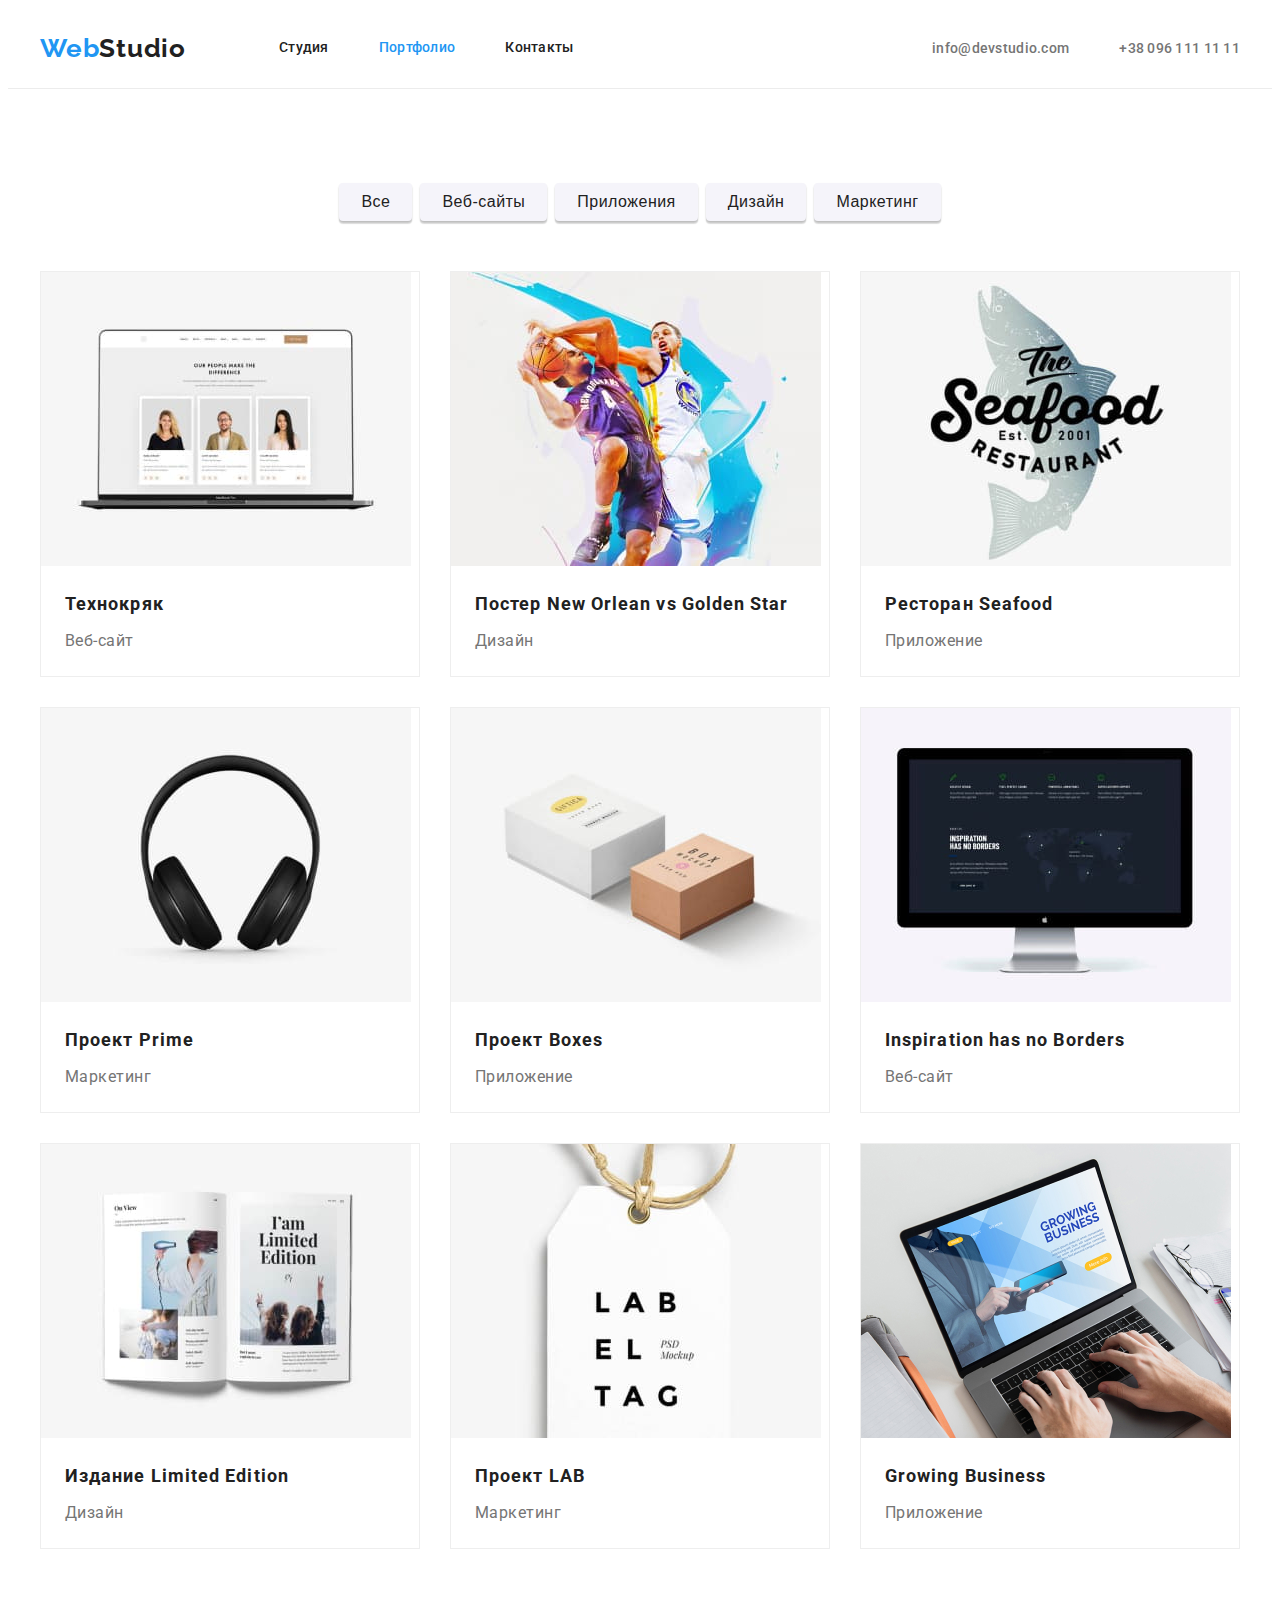
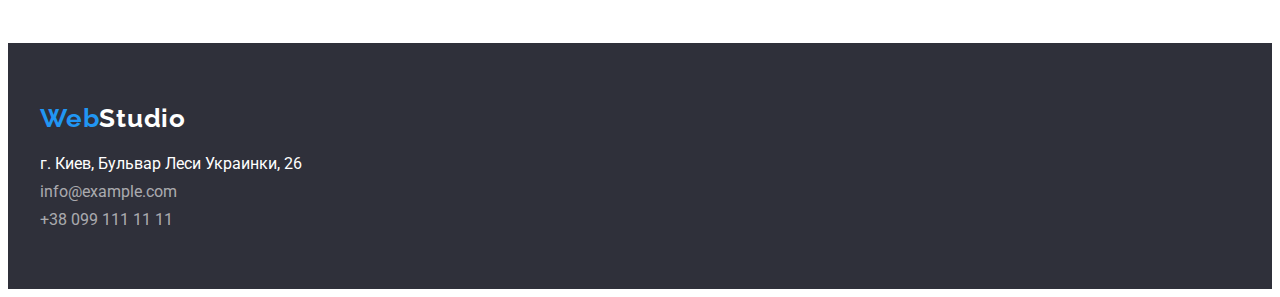
==== portfolio.html @ 5f526dad "homeWork3" ====
<!DOCTYPE html>
<html lang="ru">

<head>
    <meta charset="UTF-8">
    <meta name="viewport" content="width=device-width, initial-scale=1.0">
    <title>Portfolio</title>
    <link rel="preconnect" href="https://fonts.gstatic.com">
    <link
        href="https://fonts.googleapis.com/css2?family=Raleway:wght@700&family=Roboto:wght@400;500;700;900&display=swap"
        rel="stylesheet">
    <link rel="stylesheet" href="https://cdnjs.cloudflare.com/ajax/libs/modern-normalize/1.0.0/modern-normalize.min.css"
        integrity="sha512-ISS7cAi1PEhQ8jnbJpJZMd29NlhNj4AWYyLOSp2CE/CsHxTCu+r+t0D2yoJudVrd0/8fTVPUVDzY5Tvli75u/g=="
        crossorigin="anonymous" />
    <link rel="stylesheet" href="./css/style.css">
</head>

<body>

    <header class="header-portfolio">
        <div class="container">
            <!--навигация-->
            <div class="nav-flex">
                <nav class="nav nav-flex">
                    <a class="logo-header" href="./index.html"><span class="web">Web</span>Studio</a>
                    <ul class="nav-items ">
                        <li class="item">
                            <a href="./index.html">Студия</a>
                        </li>
                        <li class="item">
                            <a class="current" href="./portfolio.html">Портфолио</a>
                        </li>
                        <li class="item">
                            <a href="#">Контакты</a>
                        </li>
                    </ul>
                </nav>
                <!--контакты-->
                <ul class="contacts">
                    <li class="item">
                        <a class="contact" href="mailto:info@devstudio.com">info@devstudio.com</a>
                    </li>
                    <li class="item">
                        <a class="contact" href=" tel:+380961111111">+38 096 111 11 11</a>
                    </li>
                </ul>
            </div>
        </div>
    </header>

    <main>

        <section class="portfolio">
            <div class="container">
                <h1 class="visually-hidden">Portfolio</h1>
                <ul class="portfolio-menu">
                    <li>
                        <button class="item" type="button">Все</button>
                    </li>
                    <li>
                        <button class="item" type="button">Веб-сайты</button>
                    </li>
                    <li>
                        <button class="item" type="button">Приложения</button>
                    </li>
                    <li>
                        <button class="item" type="button">Дизайн</button>
                    </li>
                    <li>
                        <button class="item" type="button">Маркетинг</button>
                    </li>
                </ul>
                <ul class="portfolio-items">
                    <li class="item">
                        <div class="poster">
                            <a href="#">
                                <img src="./images/portfolio-item1.jpg" alt="Ноутбук" width="370">
                                <div class="card-content">
                                    <h3>Технокряк</h3>
                                    <p>Веб-сайт</p>
                                </div>
                            </a>
                        </div>
                    </li>
                    <li class="item">
                        <div class="poster">
                            <a href="#">
                                <img src="./images/portfolio-item2.jpg" alt="Дизайн постера" width="370">
                                <div class="card-content">
                                    <h3>Постер New Orlean vs Golden Star</h3>
                                    <p>Дизайн</p>
                                </div>
                            </a>
                        </div>
                    </li>
                    <li class="item">
                        <div class="poster">
                            <a href="#">
                                <img src="./images/portfolio-item3.jpg" alt="Логотип ресторана" width="370">
                                <div class="card-content">
                                    <h3>Ресторан Seafood</h3>
                                    <p>Приложение</p>
                                </div>
                            </a>
                        </div>
                    </li>
                    <li class="item">
                        <div class="poster">
                            <a href="#">
                                <img src="./images/portfolio-item4.jpg" alt="Наушники" width="370">

                                <div class="card-content">
                                    <h3>Проект Prime</h3>
                                    <p>Маркетинг</p>
                                </div>
                            </a>
                        </div>
                    </li>
                    <li class="item">
                        <div class="poster">
                            <a href="#">
                                <img src="./images/portfolio-item5.jpg" alt="Коробки" width="370">
                                <div class="card-content">
                                    <h3>Проект Boxes</h3>
                                    <p>Приложение</p>
                                </div>
                            </a>
                        </div>
                    </li>
                    <li class="item">
                        <div class="poster">
                            <a href="#">
                                <img src="./images/portfolio-item6.jpg" alt="Компьютер" width="370">
                                <div class="card-content">
                                    <h3>Inspiration has no Borders</h3>
                                    <p>Веб-сайт</p>
                                </div>
                            </a>
                        </div>
                    </li>
                    <li class="item">
                        <div class="poster">
                            <a href="#">
                                <img src="./images/portfolio-item7.jpg" alt="Книга" width="370">
                                <div class="card-content">
                                    <h3>Издание Limited Edition</h3>
                                    <p>Дизайн</p>
                                </div>
                            </a>
                        </div>
                    </li>
                    <li class="item">
                        <div class="poster">
                            <a href="#">
                                <img src="./images/portfolio-item8.jpg" alt="Вывеска" width="370">
                                <div class="card-content">
                                    <h3>Проект LAB</h3>
                                    <p>Маркетинг</p>
                                </div>
                            </a>
                        </div>
                    </li>
                    <li class="item">
                        <div class="poster">
                            <a href="#">
                                <img src="./images/portfolio-item9.jpg" alt="Ноутбук" width="370">
                                <div class="card-content">
                                    <h3>Growing Business</h3>
                                    <p>Приложение</p>
                                </div>
                            </a>
                        </div>
                    </li>
                </ul>
            </div>
        </section>

    </main>
    <footer>

        <section class="footer">
            <div class="container">
                <h2 class="visually-hidden">Футер</h2>
                <a class="logo-footer" href="#"><span class="web">Web</span>Studio</a>
                <address class="address">
                    <ul>
                        <li>
                            <p> г. Киев, Бульвар Леси Украинки, 26</p>
                        </li>
                        <li>
                            <a class="mail" href="mailto:info@example.com">info@example.com</a>
                        </li>
                        <li>
                            <a href="tel:+380991111111">+38 099 111 11 11</a>
                        </li>
                    </ul>
                </address>
            </div>
        </section>

    </footer>
</body>

</html>
---- css/style.css ----
/* 
Основной цвет текста #212121
Второй цвет текта #ffffff
Цвет абзаца #757575;

Цвет активной ссылки #2196F3;

*/

body {
  font-family: "Roboto", sans-serif;
}

a,
ul {
  text-decoration: none;
  list-style-type: none;
  padding: 0;
  margin: 0;
}

img {
  display: block;
  max-width: 100%;
}

:root {
  --main-text-color: #212121;
  --active-link: #2196f3;
  --paragraph-text: #757575;
  --second-text: #ffffff;
  --btn-backg-color: #f5f4fa;
  --hero-footer-bg: #2f303a;
}

.container {
  width: 1200px;
  padding-left: 15px;
  padding-right: 15px;
  margin-left: auto;
  margin-right: auto;
}

h2 {
  color: var(--main-text-color);
  text-align: center;
  font-weight: bold;
  font-size: 36px;
  line-height: 1.17;
}

p {
  color: var(--paragraph-text);
}

/* HEADER */

.header {
  border-bottom: 1px solid #ececec;
}

/* logo header */

.logo-header {
  color: var(--main-text-color);
  font-family: Raleway, sans-serif;
  font-style: normal;
  font-weight: bold;
  font-size: 26px;
  line-height: 1.19;
  letter-spacing: 0.03em;

  margin-right: 93px;
}

/* navigation */
nav a {
  color: var(--main-text-color);
  font-weight: 500;
  font-size: 14px;
  line-height: 1.14;
  letter-spacing: 0.02em;
}

.nav-items {
  display: flex;
}

.nav-items .item:not(:last-child),
.contacts .item:not(:last-child) {
  margin-right: 50px;
}

.nav-items .item a {
  display: block;
  padding-top: 32px;
  padding-bottom: 32px;
}

.nav-flex {
  display: flex;
  align-items: center;
}

.web,
.current,
.contact:hover,
.contact:focus,
nav a:hover,
nav a:focus {
  color: var(--active-link);
}

/* contact link */
.contacts {
  display: flex;
  margin-left: auto;
}

.contact {
  color: var(--paragraph-text);
  font-weight: 500;
  font-size: 14px;
  line-height: 1.14;
  letter-spacing: 0.02em;
}

/* HERO */

.hero h1 {
  color: var(--second-text);
  font-weight: 900;
  font-size: 44px;
  line-height: 1.36;
  letter-spacing: 0.06em;
  text-transform: uppercase;

  margin-bottom: 30px;
  margin-top: 0;
  padding-top: 200px;
}

.hero {
  text-align: center;
  background-color: var(--hero-footer-bg);
  min-height: 600px;
}

.hero .button {
  background-color: var(--active-link);
  color: var(--second-text);

  font-weight: bold;
  font-size: 16px;
  line-height: 1.87;
  text-align: center;
  letter-spacing: 0.06em;

  min-width: 200px;
  border: 2px solid transparent;
  padding: 10px 32px;
  box-shadow: 0px 4px 4px rgba(0, 0, 0, 0.15);
  border-radius: 4px;
  align-items: center;
}

/* FEATURES */

.feat-list {
  display: flex;
  flex-wrap: wrap;
  margin-top: -30px;
  margin-left: -30px;
}

.feat-item {
  flex-basis: calc(100% / 4 - 30px);
  margin-top: 30px;
  margin-left: 30px;
}

.features h3 {
  color: var(--main-text-color);
  font-weight: bold;
  font-size: 14px;
  line-height: 1.14;
  letter-spacing: 0.03em;
  text-transform: uppercase;

  margin-top: 0;
  margin-bottom: 10px;
}

.features p {
  color: var(--paragraph-text);
  font-weight: normal;
  font-size: 14px;
  line-height: 1.71;
  letter-spacing: 0.03em;
  margin-top: 0;
  margin-bottom: 0;
}

.features {
  padding-top: 107px;
  padding-bottom: 94px;
}

/* WHAT WE DO */
.what-we-do-list {
  display: flex;
  flex-wrap: wrap;
  margin-top: -30px;
  margin-left: -30px;
}

.what-we-do .item {
  flex-basis: calc(100% / 3 - 30px);
  margin-top: 30px;
  margin-left: 30px;
}

.what-we-do h2 {
  margin-top: 0;
  margin-bottom: 50px;
}

.what-we-do {
  padding-bottom: 94px;
}

/* TEAM */

.team-list {
  display: flex;
  flex-wrap: wrap;
  margin-top: -30px;
  margin-left: -30px;
}

.team h3 {
  font-style: normal;
  font-weight: 500;
  font-size: 16px;
  line-height: 1.19;
  letter-spacing: 0.03em;
  margin-top: 0;
  margin-bottom: 10px;
  text-align: center;
}

.team h2 {
  margin-top: 0;
  margin-bottom: 50px;
}

.team p {
  font-weight: normal;
  font-size: 16px;
  line-height: 1.19;
  letter-spacing: 0.03em;
  margin-top: 0;
  margin-bottom: 0;
  padding-bottom: 30px;
  text-align: center;
}

.team img {
  margin-bottom: 30px;
}

.team {
  padding-bottom: 94px;
  padding-top: 94px;
  background-color: #f5f4fa;
}

.team .item {
  margin-left: 30px;
  margin-top: 30px;
  flex-basis: calc(100% / 4 - 30px);
}

.member {
  background-color: var(--second-text);
  box-shadow: 0px 1px 3px rgba(0, 0, 0, 0.12), 0px 1px 1px rgba(0, 0, 0, 0.14),
    0px 2px 1px rgba(0, 0, 0, 0.2);
  border-radius: 0px 0px 4px 4px;
}

/* FOOTER */

.visually-hidden {
  position: absolute;
  width: 1px;
  height: 1px;
  margin: -1px;
  border: 0;
  padding: 0;

  white-space: nowrap;
  clip-path: inset(100%);
  clip: rect(0 0 0 0);
  overflow: hidden;
}

.logo-footer {
  display: inline-block;
  font-family: Raleway, sans-serif;
  font-style: normal;
  font-weight: bold;
  font-size: 26px;
  line-height: 1.19;
  letter-spacing: 0.03em;
  margin-bottom: 20px;
}

.logo-footer,
.address p {
  color: var(--second-text);
}

.address a {
  color: rgba(255, 255, 255, 0.6);
  display: inline-block;
}

.address p {
  margin-top: 0;
  margin-bottom: 9px;
}

.address .mail {
  margin-bottom: 9px;
}

.address {
  font-style: normal;
}

footer {
  background-color: var(--hero-footer-bg);
}

.footer {
  padding-top: 60px;
  padding-bottom: 60px;
}

/* PORTFOLIO */

.portfolio {
  padding-bottom: 94px;
}

.header-portfolio {
  margin-bottom: 94px;
  border-bottom: 1px solid #ececec;
}

.portfolio-menu {
  display: flex;
  justify-content: center;
  flex-wrap: wrap;
  margin-top: -8px;
  margin-left: -8px;
}

.portfolio-menu .item {
  color: var(--main-text-color);
  background-color: var(--btn-backg-color);
  font-style: normal;
  font-weight: 500;
  font-size: 16px;
  line-height: 1.62;
  letter-spacing: 0.03em;
  text-align: center;

  padding: 6px 22px;
  box-shadow: 0px 3px 1px rgba(0, 0, 0, 0.1), 0px 1px 2px rgba(0, 0, 0, 0.08),
    0px 2px 2px rgba(0, 0, 0, 0.12);
  border-radius: 4px;
  border: none;

  margin-top: 8px;
  margin-left: 8px;
}

.portfolio button:hover,
.portfolio button:focus {
  color: var(--btn-backg-color);
  background-color: var(--active-link);
}

.portfolio-items h3 {
  color: var(--main-text-color);
  font-weight: bold;
  font-size: 18px;
  line-height: 2;
  letter-spacing: 0.06em;
}

.portfolio-items p {
  color: var(--paragraph-text);
  font-weight: normal;
  font-size: 16px;
  line-height: 1.87;
  letter-spacing: 0.03em;
}

.portfolio-items {
  padding-top: 50px;
  display: flex;
  flex-wrap: wrap;
  margin-top: -30px;
  margin-left: -30px;
}

.poster {
  background-color: var(--second-text);
  border: 1px solid #eeeeee;
}

.portfolio-items .item {
  margin-left: 30px;
  margin-top: 30px;
  flex-basis: calc(100% / 3 - 30px);
}

.poster img {
  margin-top: 0;
  margin-bottom: 0;
  display: block;
}

.poster .card-content {
  padding: 20px 24px;
}

.poster h3 {
  margin-top: 0;
  margin-bottom: 4px;
}

.poster p {
  margin-top: 0;
  margin-bottom: 0;
}
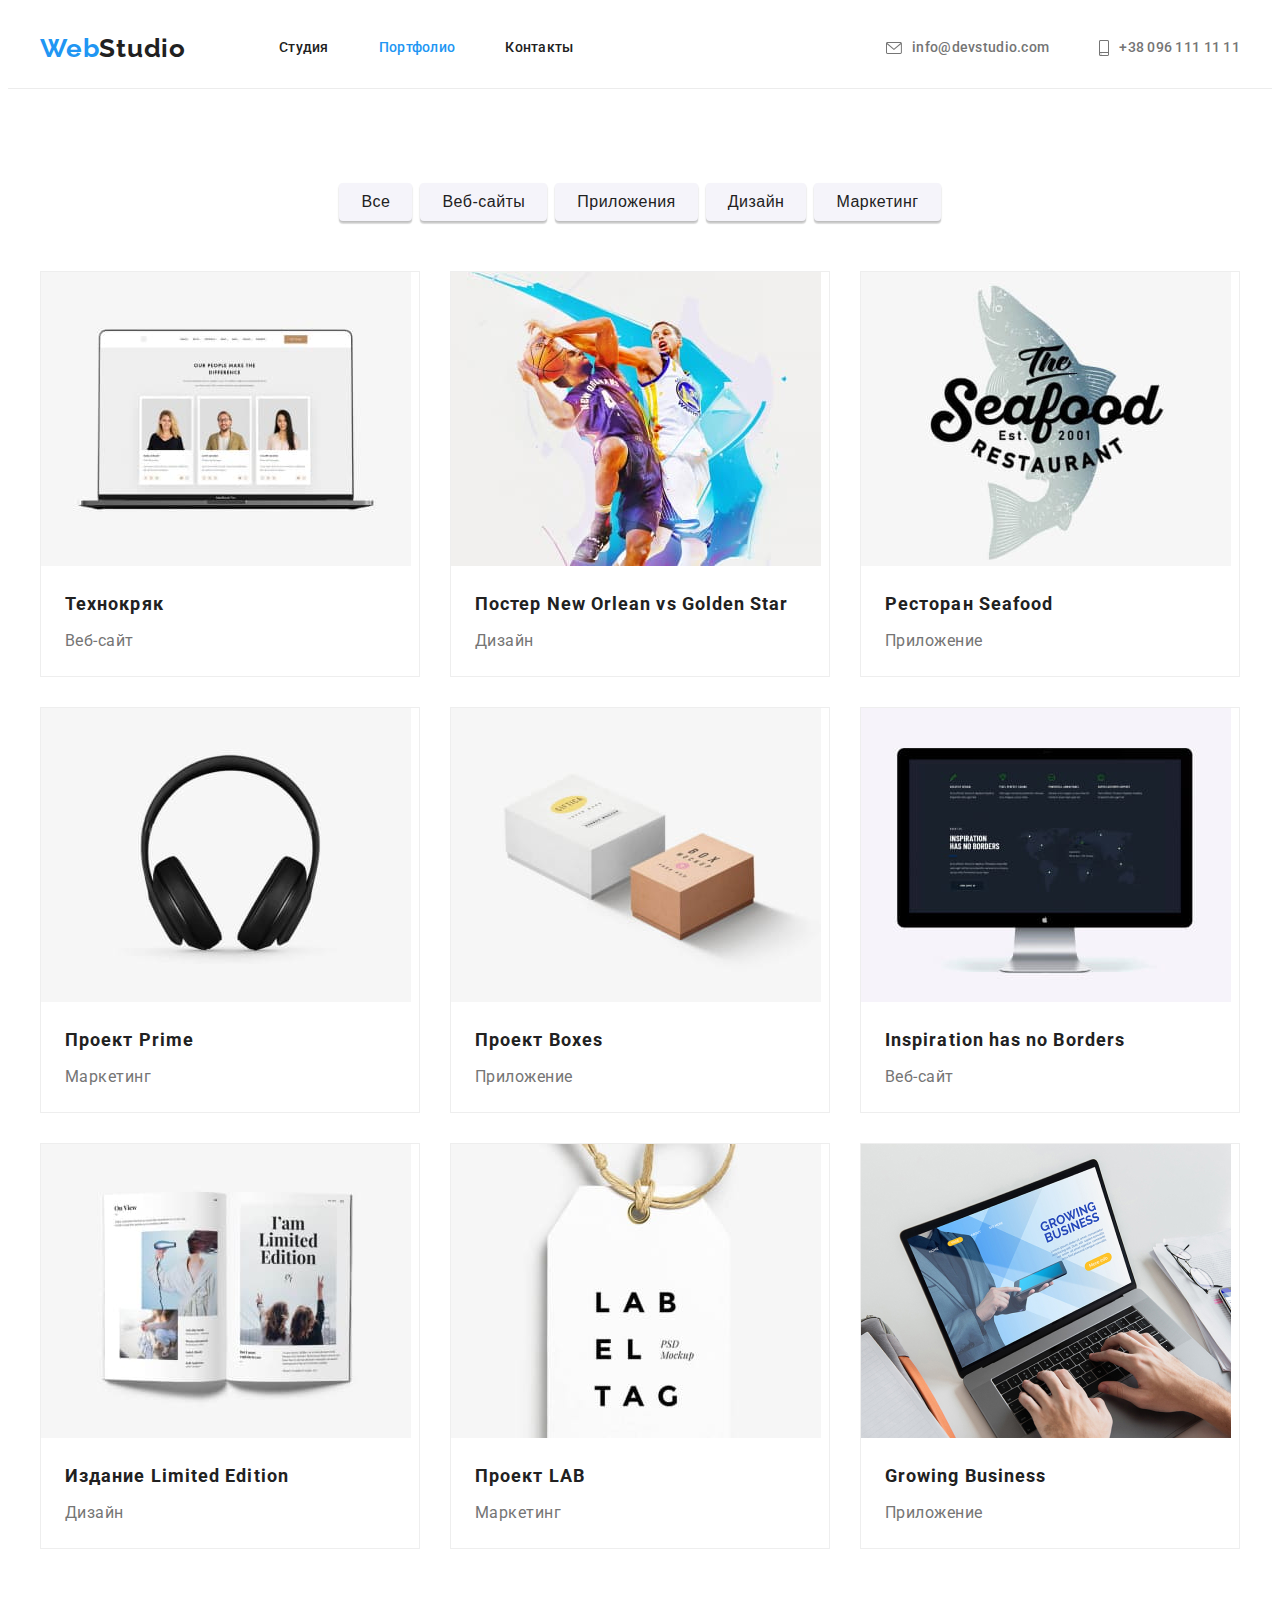
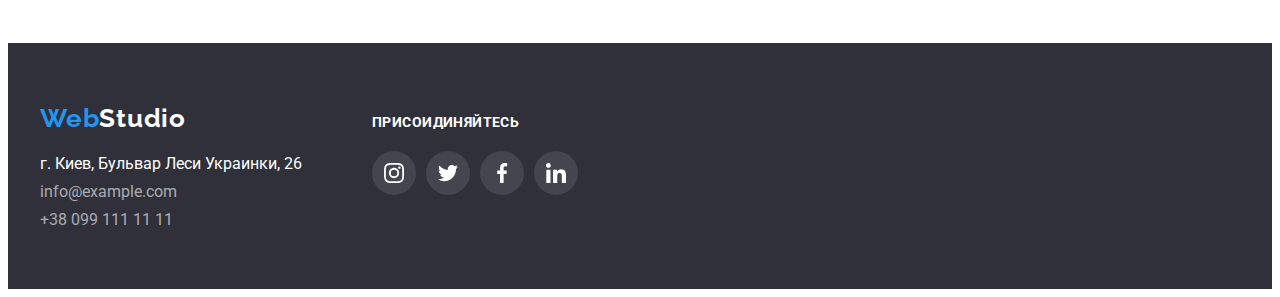
==== commit 55f0d40b: "Svg v0.1" ====
--- a/portfolio.html
+++ b/portfolio.html
@@ -31,17 +31,24 @@
                             <a class="current" href="./portfolio.html">Портфолио</a>
                         </li>
                         <li class="item">
-                            <a href="#">Контакты</a>
+                            <a href="#contacts">Контакты</a>
                         </li>
                     </ul>
                 </nav>
                 <!--контакты-->
                 <ul class="contacts">
                     <li class="item">
-                        <a class="contact" href="mailto:info@devstudio.com">info@devstudio.com</a>
-                    </li>
-                    <li class="item">
-                        <a class="contact" href=" tel:+380961111111">+38 096 111 11 11</a>
+                        <a class="contact" href="mailto:info@devstudio.com">
+                            <svg class="mail-icon">
+                                <use href="./images/icons.svg#icon-mail-1"></use>
+                            </svg>info@devstudio.com</a>
+                    </li>
+                    <li class="item">
+
+                        <a class="contact" href="tel:+380961111111">
+                            <svg class="phone-icon">
+                                <use href="./images/icons.svg#icon-smartphone"></use>
+                            </svg>+38 096 111 11 11</a>
                     </li>
                 </ul>
             </div>
@@ -179,22 +186,61 @@
     <footer>
 
         <section class="footer">
-            <div class="container">
-                <h2 class="visually-hidden">Футер</h2>
-                <a class="logo-footer" href="#"><span class="web">Web</span>Studio</a>
-                <address class="address">
-                    <ul>
-                        <li>
-                            <p> г. Киев, Бульвар Леси Украинки, 26</p>
-                        </li>
-                        <li>
-                            <a class="mail" href="mailto:info@example.com">info@example.com</a>
-                        </li>
-                        <li>
-                            <a href="tel:+380991111111">+38 099 111 11 11</a>
+            <div class="container footer-flex" id="contacts">
+                <div class="company-adrress">
+                    <h2 class="visually-hidden">Футер</h2>
+                    <a class="logo-footer" href="#"><span class="web">Web</span>Studio</a>
+                    <address class="address">
+                        <ul>
+                            <li>
+                                <p> г. Киев, Бульвар Леси Украинки, 26</p>
+                            </li>
+                            <li>
+                                <a class="mail" href="mailto:info@example.com">info@example.com</a>
+                            </li>
+                            <li>
+                                <a href="tel:+380991111111">+38 099 111 11 11</a>
+                            </li>
+                        </ul>
+                    </address>
+                </div>
+                <div class="footer-join-links">
+                    <h2 class="join-title">Присоидиняйтесь</h2>
+                    <ul class="join-list">
+                        <li class="join-item">
+                            <a class="link" href="#">
+                                <svg class="social-icon" width="20" height="20">
+                                    <use href="./images/icons.svg#icon-instagram-2">
+                                    </use>
+                                </svg>
+                            </a>
+                        </li>
+                        <li class="join-item">
+                            <a class="link" href="#">
+                                <svg class="social-icon" width="20" height="20">
+                                    <use href="./images/icons.svg#icon-twitter-1">
+                                    </use>
+                                </svg>
+                            </a>
+                        </li>
+                        <li class="join-item">
+                            <a class="link" href="#">
+                                <svg class="social-icon" width="20" height="20">
+                                    <use href="./images/icons.svg#icon-facebook-1">
+                                    </use>
+                                </svg>
+                            </a>
+                        </li>
+                        <li class="join-item">
+                            <a class="link" href="#">
+                                <svg class="social-icon" width="20" height="20">
+                                    <use href="./images/icons.svg#icon-linkedin-1">
+                                    </use>
+                                </svg>
+                            </a>
                         </li>
                     </ul>
-                </address>
+                </div>
             </div>
         </section>
 
--- a/css/style.css
+++ b/css/style.css
@@ -17,6 +17,7 @@
   list-style-type: none;
   padding: 0;
   margin: 0;
+  display: block;
 }
 
 img {
@@ -123,6 +124,29 @@
   font-size: 14px;
   line-height: 1.14;
   letter-spacing: 0.02em;
+  display: flex;
+  align-items: center;
+}
+
+.mail-icon {
+  width: 16px;
+  height: 12px;
+  margin-right: 10px;
+  fill: var(--paragraph-text);
+}
+
+.phone-icon {
+  width: 10px;
+  height: 16px;
+  margin-right: 10px;
+  fill: var(--paragraph-text);
+}
+
+.contact:hover .phone-icon,
+.contact:hover .mail-icon,
+.contact:focus .phone-icon,
+.contact:focus .mail-icon {
+  fill: var(--active-link);
 }
 
 /* HERO */
@@ -142,13 +166,25 @@
 
 .hero {
   text-align: center;
+  background-image: linear-gradient(
+      rgba(47, 48, 58, 0.4),
+      rgba(47, 48, 58, 0.4)
+    ),
+    url(../images/hero-bg.jpg);
+  background-repeat: no-repeat;
+  background-position: center;
+  background-size: cover;
   background-color: var(--hero-footer-bg);
-  min-height: 600px;
+  height: 600px;
+  max-width: 1600px;
+  margin-right: auto;
+  margin-left: auto;
 }
 
 .hero .button {
   background-color: var(--active-link);
   color: var(--second-text);
+  cursor: pointer;
 
   font-weight: bold;
   font-size: 16px;
@@ -206,6 +242,22 @@
   padding-bottom: 94px;
 }
 
+.feat-icon {
+  width: 70px;
+  height: 70px;
+}
+
+.icon-bg {
+  display: flex;
+  justify-content: center;
+  align-items: center;
+  width: 270px;
+  height: 120px;
+  background-color: #f5f4fa;
+  border-radius: 4px;
+  margin-bottom: 30px;
+}
+
 /* WHAT WE DO */
 .what-we-do-list {
   display: flex;
@@ -261,7 +313,7 @@
   letter-spacing: 0.03em;
   margin-top: 0;
   margin-bottom: 0;
-  padding-bottom: 30px;
+  padding-bottom: 16px;
   text-align: center;
 }
 
@@ -286,6 +338,80 @@
   box-shadow: 0px 1px 3px rgba(0, 0, 0, 0.12), 0px 1px 1px rgba(0, 0, 0, 0.14),
     0px 2px 1px rgba(0, 0, 0, 0.2);
   border-radius: 0px 0px 4px 4px;
+}
+
+.social-links {
+  display: flex;
+  justify-content: space-around;
+}
+
+.team .card-content {
+  padding: 30px 32px;
+}
+
+.social-icon {
+  fill: var(--paragraph-text);
+}
+
+.social-links .link:hover .social-icon,
+.social-links .link:focus .social-icon {
+  fill: var(--second-text);
+}
+
+.social-links .link:hover,
+.social-links .link:focus {
+  background-color: var(--active-link);
+}
+
+.social-links .link {
+  border-radius: 50%;
+  width: 44px;
+  height: 44px;
+  display: flex;
+  align-items: center;
+  justify-content: center;
+}
+
+/* OUR CLIENTS */
+
+.our-clients {
+  padding-top: 94px;
+  padding-bottom: 94px;
+}
+
+.our-clients h2 {
+  margin-top: 0;
+  margin-bottom: 50px;
+}
+
+.partner-list {
+  display: flex;
+  justify-content: space-between;
+  margin-top: -30px;
+  margin-left: -30px;
+  flex-wrap: wrap;
+}
+
+.partner-list .item {
+  flex-basis: calc(100% / 6 - 30px);
+  display: flex;
+}
+
+.company {
+  display: flex;
+  justify-content: center;
+  align-items: center;
+  width: 170px;
+  height: 90px;
+  border: 1px solid #afb1b8;
+  border-radius: 4px;
+  fill: var(--paragraph-text);
+}
+
+.company:hover,
+.company:focus {
+  fill: var(--active-link);
+  border: 1px solid var(--active-link);
 }
 
 /* FOOTER */
@@ -338,6 +464,10 @@
   font-style: normal;
 }
 
+.company-adrress {
+  margin-right: 70px;
+}
+
 footer {
   background-color: var(--hero-footer-bg);
 }
@@ -345,6 +475,59 @@
 .footer {
   padding-top: 60px;
   padding-bottom: 60px;
+}
+
+.footer-flex {
+  display: flex;
+}
+
+.footer-join-links {
+  margin-top: 12px;
+}
+
+.join-title {
+  font-family: Roboto, sans-serif;
+  font-style: normal;
+  font-weight: bold;
+  font-size: 14px;
+  line-height: 1.14;
+  letter-spacing: 0.03em;
+  text-transform: uppercase;
+  text-align: start;
+  color: var(--second-text);
+  margin-top: 0;
+  margin-bottom: 20px;
+}
+
+.join-list {
+  display: flex;
+}
+
+.join-list .social-icon {
+  fill: var(--second-text);
+}
+
+.join-item {
+  margin-right: 10px;
+}
+
+.join-item:last-child {
+  margin-right: 0;
+}
+
+.join-list .link {
+  border-radius: 50%;
+  width: 44px;
+  height: 44px;
+  display: flex;
+  align-items: center;
+  justify-content: center;
+  background-color: rgba(255, 255, 255, 0.1);
+}
+
+.join-list .link:hover,
+.join-list .link:focus {
+  background-color: var(--active-link);
 }
 
 /* PORTFOLIO */
@@ -375,6 +558,7 @@
   line-height: 1.62;
   letter-spacing: 0.03em;
   text-align: center;
+  cursor: pointer;
 
   padding: 6px 22px;
   box-shadow: 0px 3px 1px rgba(0, 0, 0, 0.1), 0px 1px 2px rgba(0, 0, 0, 0.08),
@@ -421,6 +605,12 @@
   border: 1px solid #eeeeee;
 }
 
+.poster:focus,
+.poster:hover {
+  box-shadow: 0px 1px 1px rgba(0, 0, 0, 0.12), 0px 4px 4px rgba(0, 0, 0, 0.06),
+    1px 4px 6px rgba(0, 0, 0, 0.16);
+}
+
 .portfolio-items .item {
   margin-left: 30px;
   margin-top: 30px;
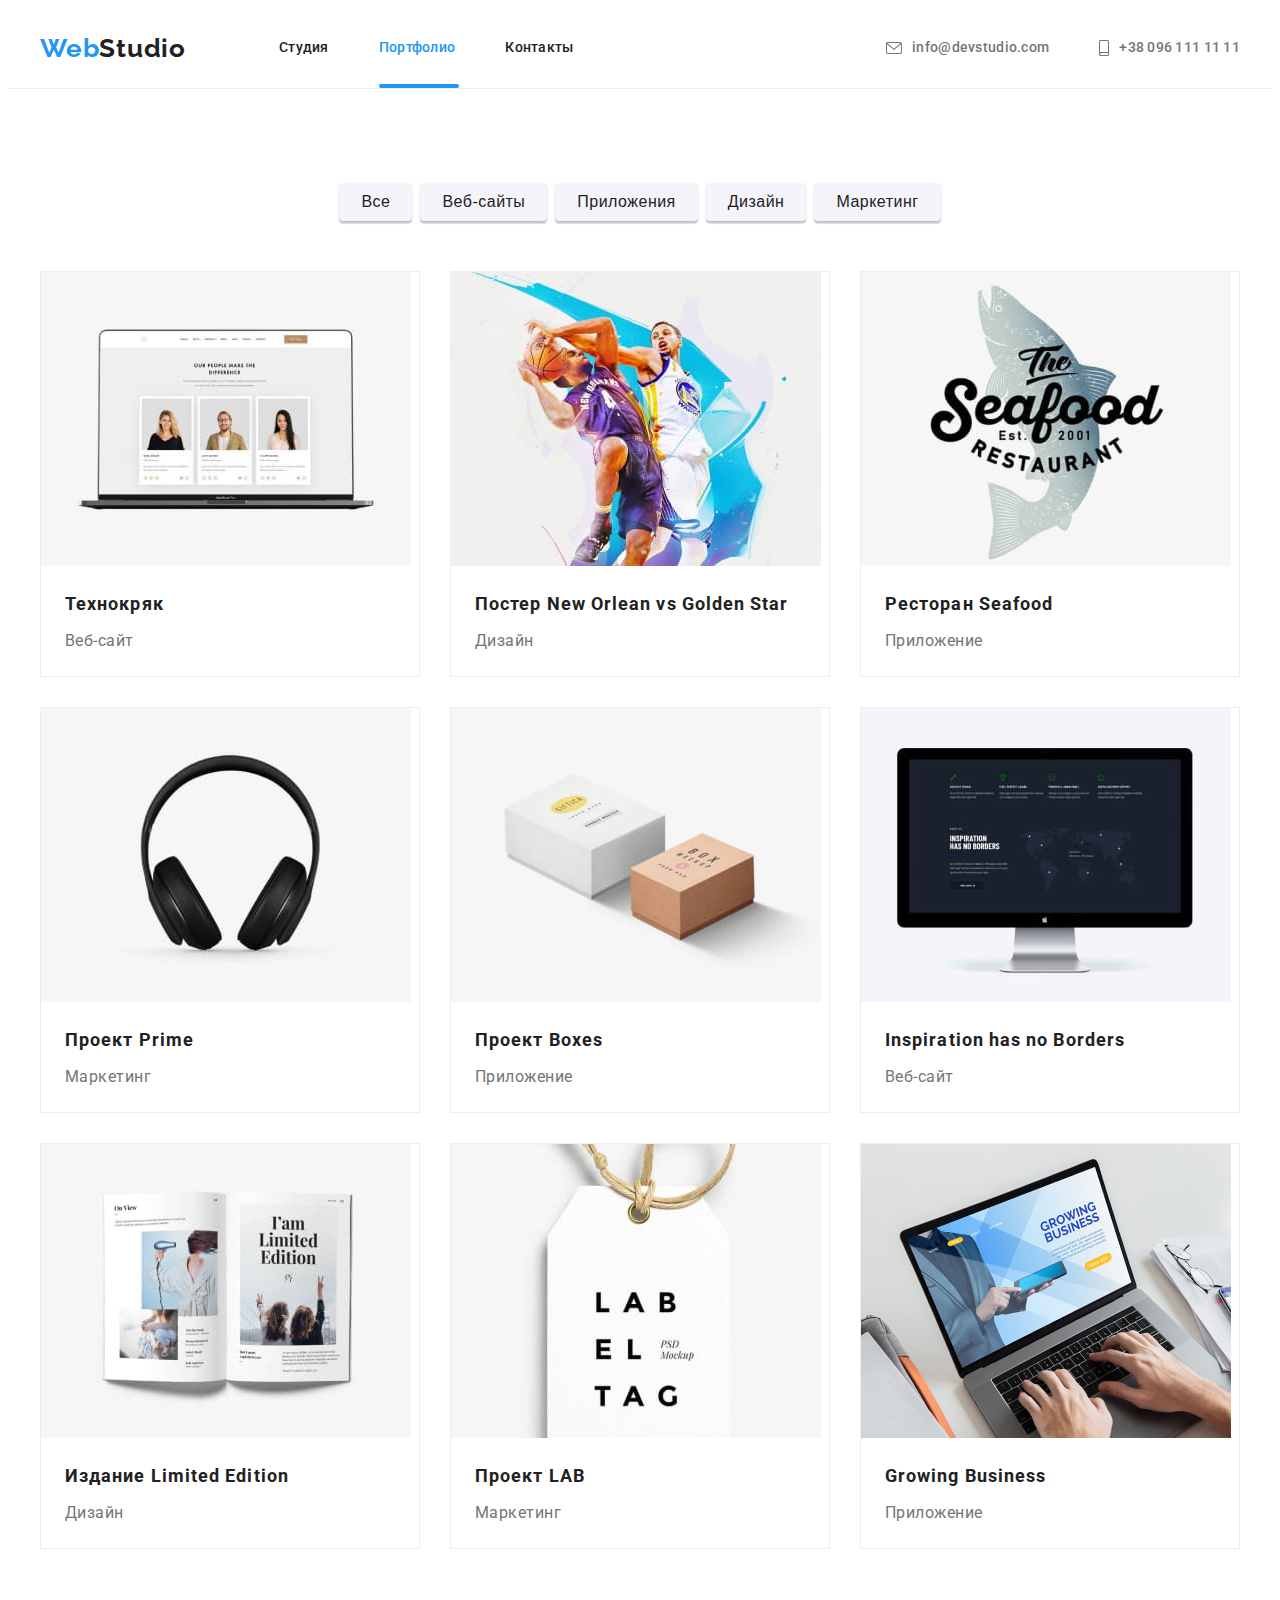
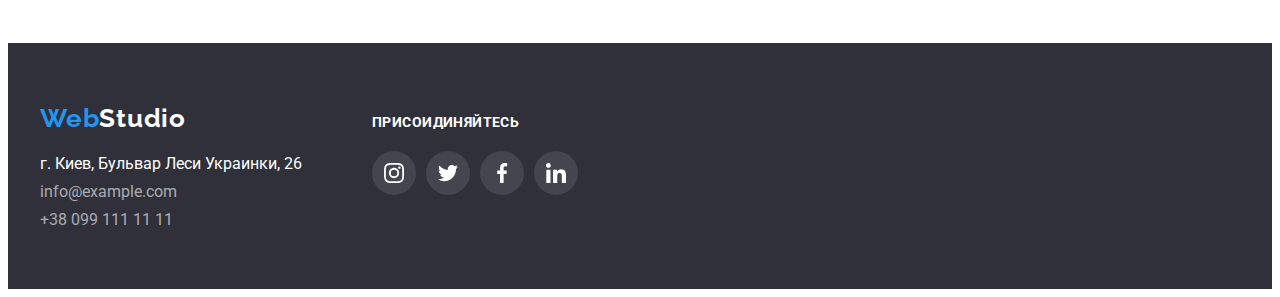
==== commit 02c9ed4b: "element position v1" ====
--- a/portfolio.html
+++ b/portfolio.html
@@ -44,7 +44,6 @@
                             </svg>info@devstudio.com</a>
                     </li>
                     <li class="item">
-
                         <a class="contact" href="tel:+380961111111">
                             <svg class="phone-icon">
                                 <use href="./images/icons.svg#icon-smartphone"></use>
@@ -81,7 +80,13 @@
                     <li class="item">
                         <div class="poster">
                             <a href="#">
-                                <img src="./images/portfolio-item1.jpg" alt="Ноутбук" width="370">
+                                <div class="portfolio-thumb">
+                                    <img src="./images/portfolio-item1.jpg" alt="Ноутбук" width="370">
+                                    <p class="product-thumb">Технокряк это современная площадка распространения
+                                        коронавируса. Компании
+                                        используют эту платформу для цифрового
+                                        шпионажа и атак на защищённые сервера конкурентов.</p>
+                                </div>
                                 <div class="card-content">
                                     <h3>Технокряк</h3>
                                     <p>Веб-сайт</p>
@@ -92,7 +97,13 @@
                     <li class="item">
                         <div class="poster">
                             <a href="#">
-                                <img src="./images/portfolio-item2.jpg" alt="Дизайн постера" width="370">
+                                <div class="portfolio-thumb">
+                                    <img src="./images/portfolio-item2.jpg" alt="Дизайн постера" width="370">
+                                    <p class="product-thumb">Технокряк это современная площадка распространения
+                                        коронавируса. Компании
+                                        используют эту платформу для цифрового
+                                        шпионажа и атак на защищённые сервера конкурентов.</p>
+                                </div>
                                 <div class="card-content">
                                     <h3>Постер New Orlean vs Golden Star</h3>
                                     <p>Дизайн</p>
@@ -103,7 +114,13 @@
                     <li class="item">
                         <div class="poster">
                             <a href="#">
-                                <img src="./images/portfolio-item3.jpg" alt="Логотип ресторана" width="370">
+                                <div class="portfolio-thumb">
+                                    <img src="./images/portfolio-item3.jpg" alt="Логотип ресторана" width="370">
+                                    <p class="product-thumb">Технокряк это современная площадка распространения
+                                        коронавируса. Компании
+                                        используют эту платформу для цифрового
+                                        шпионажа и атак на защищённые сервера конкурентов.</p>
+                                </div>
                                 <div class="card-content">
                                     <h3>Ресторан Seafood</h3>
                                     <p>Приложение</p>
@@ -114,8 +131,14 @@
                     <li class="item">
                         <div class="poster">
                             <a href="#">
-                                <img src="./images/portfolio-item4.jpg" alt="Наушники" width="370">
-
+
+                                <div class="portfolio-thumb">
+                                    <img src="./images/portfolio-item4.jpg" alt="Наушники" width="370">
+                                    <p class="product-thumb">Технокряк это современная площадка распространения
+                                        коронавируса. Компании
+                                        используют эту платформу для цифрового
+                                        шпионажа и атак на защищённые сервера конкурентов.</p>
+                                </div>
                                 <div class="card-content">
                                     <h3>Проект Prime</h3>
                                     <p>Маркетинг</p>
@@ -126,7 +149,13 @@
                     <li class="item">
                         <div class="poster">
                             <a href="#">
-                                <img src="./images/portfolio-item5.jpg" alt="Коробки" width="370">
+                                <div class="portfolio-thumb">
+                                    <img src="./images/portfolio-item5.jpg" alt="Коробки" width="370">
+                                    <p class="product-thumb">Технокряк это современная площадка распространения
+                                        коронавируса. Компании
+                                        используют эту платформу для цифрового
+                                        шпионажа и атак на защищённые сервера конкурентов.</p>
+                                </div>
                                 <div class="card-content">
                                     <h3>Проект Boxes</h3>
                                     <p>Приложение</p>
@@ -137,7 +166,13 @@
                     <li class="item">
                         <div class="poster">
                             <a href="#">
-                                <img src="./images/portfolio-item6.jpg" alt="Компьютер" width="370">
+                                <div class="portfolio-thumb">
+                                    <img src="./images/portfolio-item6.jpg" alt="Компьютер" width="370">
+                                    <p class="product-thumb">Технокряк это современная площадка распространения
+                                        коронавируса. Компании
+                                        используют эту платформу для цифрового
+                                        шпионажа и атак на защищённые сервера конкурентов.</p>
+                                </div>
                                 <div class="card-content">
                                     <h3>Inspiration has no Borders</h3>
                                     <p>Веб-сайт</p>
@@ -148,7 +183,13 @@
                     <li class="item">
                         <div class="poster">
                             <a href="#">
-                                <img src="./images/portfolio-item7.jpg" alt="Книга" width="370">
+                                <div class="portfolio-thumb">
+                                    <img src="./images/portfolio-item7.jpg" alt="Книга" width="370">
+                                    <p class="product-thumb">Технокряк это современная площадка распространения
+                                        коронавируса. Компании
+                                        используют эту платформу для цифрового
+                                        шпионажа и атак на защищённые сервера конкурентов.</p>
+                                </div>
                                 <div class="card-content">
                                     <h3>Издание Limited Edition</h3>
                                     <p>Дизайн</p>
@@ -159,7 +200,13 @@
                     <li class="item">
                         <div class="poster">
                             <a href="#">
-                                <img src="./images/portfolio-item8.jpg" alt="Вывеска" width="370">
+                                <div class="portfolio-thumb">
+                                    <img src="./images/portfolio-item8.jpg" alt="Вывеска" width="370">
+                                    <p class="product-thumb">Технокряк это современная площадка распространения
+                                        коронавируса. Компании
+                                        используют эту платформу для цифрового
+                                        шпионажа и атак на защищённые сервера конкурентов.</p>
+                                </div>
                                 <div class="card-content">
                                     <h3>Проект LAB</h3>
                                     <p>Маркетинг</p>
@@ -170,7 +217,13 @@
                     <li class="item">
                         <div class="poster">
                             <a href="#">
-                                <img src="./images/portfolio-item9.jpg" alt="Ноутбук" width="370">
+                                <div class="portfolio-thumb">
+                                    <img src="./images/portfolio-item9.jpg" alt="Ноутбук" width="370">
+                                    <p class="product-thumb">Технокряк это современная площадка распространения
+                                        коронавируса. Компании
+                                        используют эту платформу для цифрового
+                                        шпионажа и атак на защищённые сервера конкурентов.</p>
+                                </div>
                                 <div class="card-content">
                                     <h3>Growing Business</h3>
                                     <p>Приложение</p>
--- a/css/style.css
+++ b/css/style.css
@@ -110,6 +110,21 @@
 nav a:hover,
 nav a:focus {
   color: var(--active-link);
+}
+
+.nav-items .item {
+  position: relative;
+}
+
+.current::after {
+  content: "";
+  border: 2px solid var(--active-link);
+  border-radius: 4px;
+  position: absolute;
+  bottom: 0;
+  left: 0;
+  width: 100%;
+  background-color: var(--active-link);
 }
 
 /* contact link */
@@ -200,6 +215,50 @@
   align-items: center;
 }
 
+.backdrop {
+  position: fixed;
+  top: 0;
+  left: 0;
+  width: 100%;
+  height: 100%;
+  background-color: rgba(0, 0, 0, 0.2);
+  z-index: 1;
+}
+
+.backdrop.is-hidden {
+  opacity: 0;
+  pointer-events: none;
+}
+
+.modal {
+  min-width: 528px;
+  min-height: 581px;
+  background-color: var(--second-text);
+  box-shadow: 0px 1px 3px rgba(0, 0, 0, 0.12), 0px 1px 1px rgba(0, 0, 0, 0.14),
+    0px 2px 1px rgba(0, 0, 0, 0.2);
+  border-radius: 4px;
+  position: absolute;
+  top: 50%;
+  left: 50%;
+  transform: translate(-50%, -50%);
+  z-index: 2;
+}
+
+.modal-btn {
+  position: absolute;
+  right: 8px;
+  top: 8px;
+
+  width: 30px;
+  height: 30px;
+  border-radius: 50%;
+  background-color: var(--second-text);
+  border: 1px solid rgba(0, 0, 0, 0.1);
+  display: flex;
+  justify-content: center;
+  align-items: center;
+}
+
 /* FEATURES */
 
 .feat-list {
@@ -281,6 +340,33 @@
   padding-bottom: 94px;
 }
 
+.what-we-do .thumb {
+  position: relative;
+}
+
+.what-we-do .thumb p {
+  font-family: Roboto, sans-serif;
+  font-style: normal;
+  font-weight: bold;
+  font-size: 14px;
+  line-height: 1.14;
+  text-align: center;
+  letter-spacing: 0.03em;
+  text-transform: uppercase;
+  color: var(--second-text);
+  padding-top: 27px;
+  padding-bottom: 27px;
+  background-color: rgba(47, 48, 58, 0.8);
+  margin-top: 0;
+  margin-bottom: 0;
+  position: absolute;
+  bottom: 0;
+  left: 50%;
+  transform: translate(-50%);
+  width: 100%;
+  z-index: 0;
+}
+
 /* TEAM */
 
 .team-list {
@@ -605,6 +691,35 @@
   border: 1px solid #eeeeee;
 }
 
+.portfolio-thumb {
+  position: relative;
+}
+
+.portfolio-items .product-thumb {
+  background-color: rgba(33, 150, 243, 0.9);
+  padding: 63px 24px;
+
+  color: var(--second-text);
+  font-family: Roboto, sans-serif;
+  font-style: normal;
+  font-weight: 400;
+  font-size: 18px;
+  line-height: 1.56;
+  letter-spacing: 0.03em;
+
+  position: absolute;
+  top: 0;
+  left: 0;
+  width: 100%;
+  height: 100%;
+  opacity: 0;
+}
+
+.poster:focus .product-thumb,
+.poster:hover .product-thumb {
+  opacity: 1;
+}
+
 .poster:focus,
 .poster:hover {
   box-shadow: 0px 1px 1px rgba(0, 0, 0, 0.12), 0px 4px 4px rgba(0, 0, 0, 0.06),
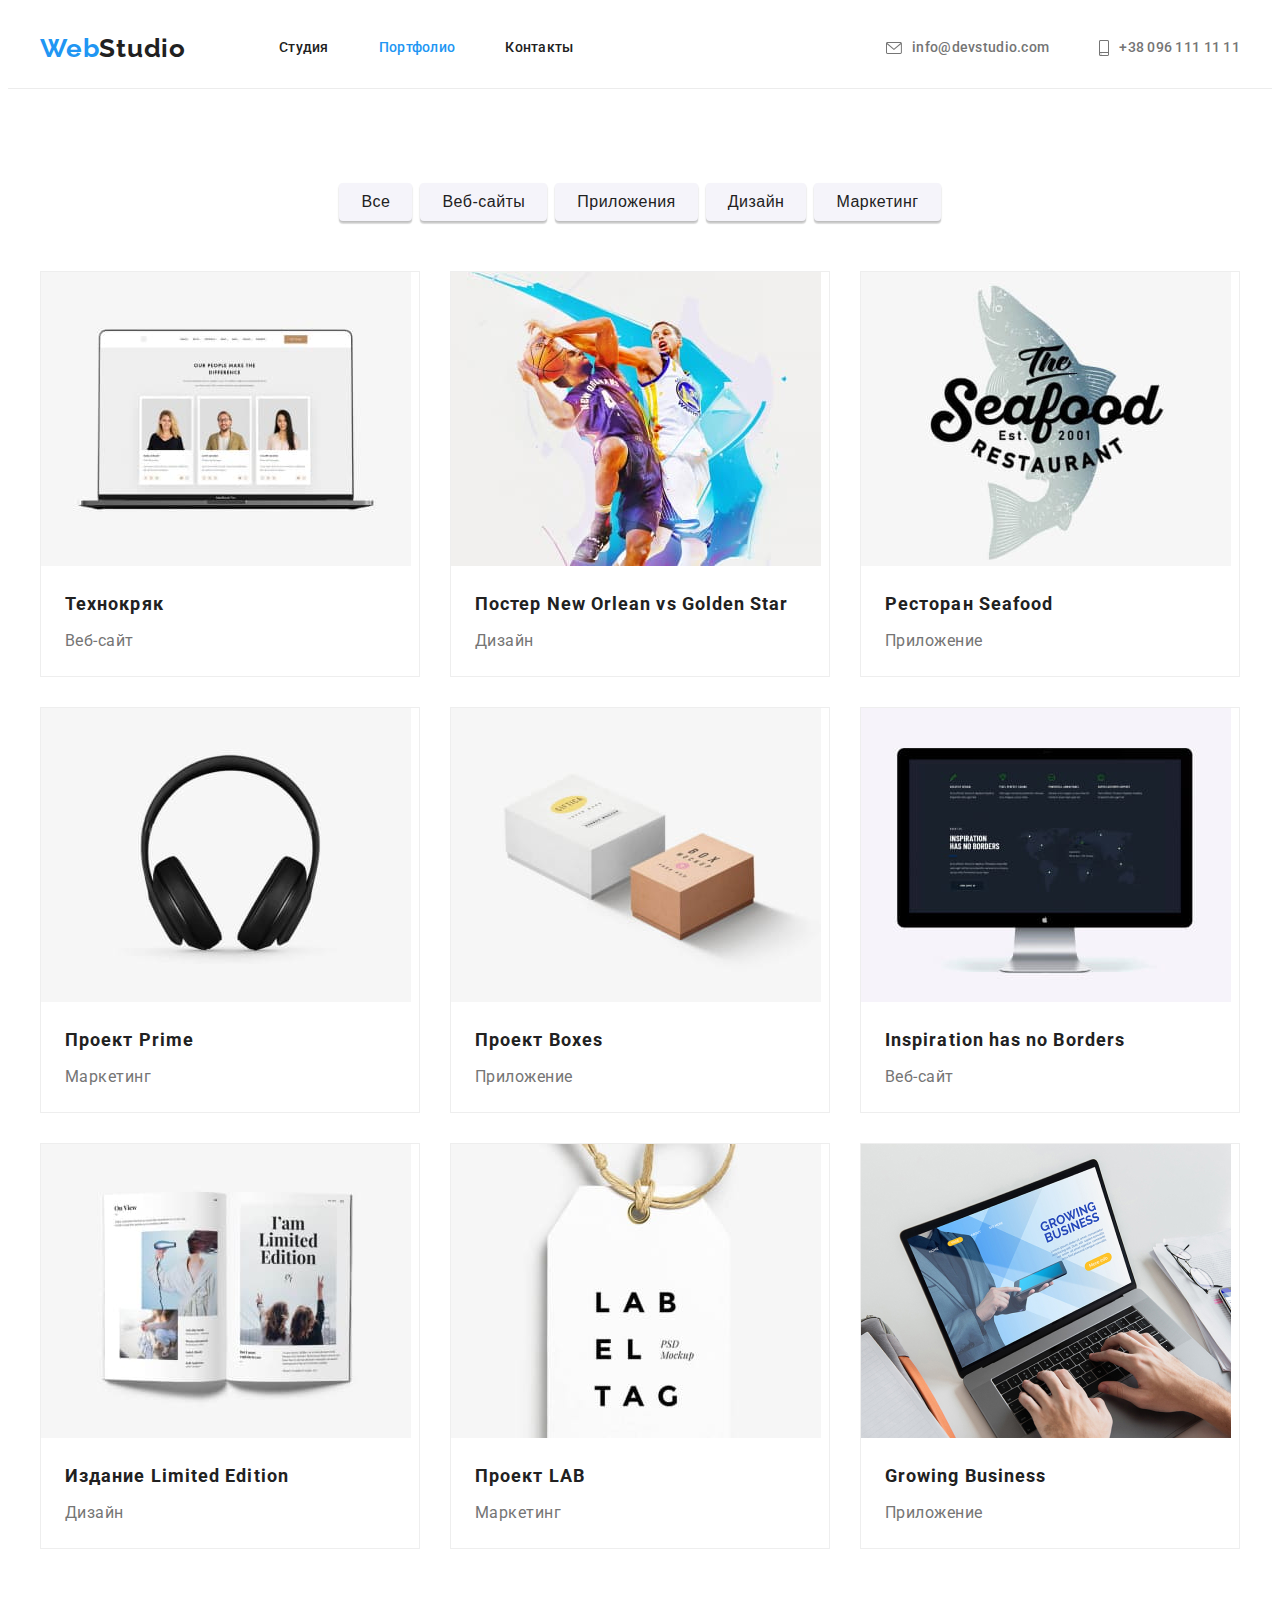
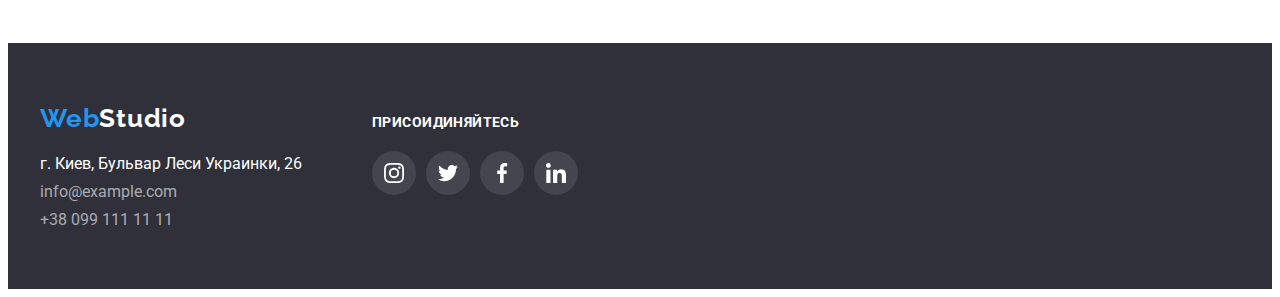
==== commit 0de959b2: "hw4" ====
--- a/portfolio.html
+++ b/portfolio.html
@@ -80,13 +80,7 @@
                     <li class="item">
                         <div class="poster">
                             <a href="#">
-                                <div class="portfolio-thumb">
-                                    <img src="./images/portfolio-item1.jpg" alt="Ноутбук" width="370">
-                                    <p class="product-thumb">Технокряк это современная площадка распространения
-                                        коронавируса. Компании
-                                        используют эту платформу для цифрового
-                                        шпионажа и атак на защищённые сервера конкурентов.</p>
-                                </div>
+                                <img src="./images/portfolio-item1.jpg" alt="Ноутбук" width="370">
                                 <div class="card-content">
                                     <h3>Технокряк</h3>
                                     <p>Веб-сайт</p>
@@ -97,13 +91,7 @@
                     <li class="item">
                         <div class="poster">
                             <a href="#">
-                                <div class="portfolio-thumb">
-                                    <img src="./images/portfolio-item2.jpg" alt="Дизайн постера" width="370">
-                                    <p class="product-thumb">Технокряк это современная площадка распространения
-                                        коронавируса. Компании
-                                        используют эту платформу для цифрового
-                                        шпионажа и атак на защищённые сервера конкурентов.</p>
-                                </div>
+                                <img src="./images/portfolio-item2.jpg" alt="Дизайн постера" width="370">
                                 <div class="card-content">
                                     <h3>Постер New Orlean vs Golden Star</h3>
                                     <p>Дизайн</p>
@@ -114,13 +102,7 @@
                     <li class="item">
                         <div class="poster">
                             <a href="#">
-                                <div class="portfolio-thumb">
-                                    <img src="./images/portfolio-item3.jpg" alt="Логотип ресторана" width="370">
-                                    <p class="product-thumb">Технокряк это современная площадка распространения
-                                        коронавируса. Компании
-                                        используют эту платформу для цифрового
-                                        шпионажа и атак на защищённые сервера конкурентов.</p>
-                                </div>
+                                <img src="./images/portfolio-item3.jpg" alt="Логотип ресторана" width="370">
                                 <div class="card-content">
                                     <h3>Ресторан Seafood</h3>
                                     <p>Приложение</p>
@@ -131,14 +113,8 @@
                     <li class="item">
                         <div class="poster">
                             <a href="#">
-
-                                <div class="portfolio-thumb">
-                                    <img src="./images/portfolio-item4.jpg" alt="Наушники" width="370">
-                                    <p class="product-thumb">Технокряк это современная площадка распространения
-                                        коронавируса. Компании
-                                        используют эту платформу для цифрового
-                                        шпионажа и атак на защищённые сервера конкурентов.</p>
-                                </div>
+                                <img src="./images/portfolio-item4.jpg" alt="Наушники" width="370">
+
                                 <div class="card-content">
                                     <h3>Проект Prime</h3>
                                     <p>Маркетинг</p>
@@ -149,13 +125,7 @@
                     <li class="item">
                         <div class="poster">
                             <a href="#">
-                                <div class="portfolio-thumb">
-                                    <img src="./images/portfolio-item5.jpg" alt="Коробки" width="370">
-                                    <p class="product-thumb">Технокряк это современная площадка распространения
-                                        коронавируса. Компании
-                                        используют эту платформу для цифрового
-                                        шпионажа и атак на защищённые сервера конкурентов.</p>
-                                </div>
+                                <img src="./images/portfolio-item5.jpg" alt="Коробки" width="370">
                                 <div class="card-content">
                                     <h3>Проект Boxes</h3>
                                     <p>Приложение</p>
@@ -166,13 +136,7 @@
                     <li class="item">
                         <div class="poster">
                             <a href="#">
-                                <div class="portfolio-thumb">
-                                    <img src="./images/portfolio-item6.jpg" alt="Компьютер" width="370">
-                                    <p class="product-thumb">Технокряк это современная площадка распространения
-                                        коронавируса. Компании
-                                        используют эту платформу для цифрового
-                                        шпионажа и атак на защищённые сервера конкурентов.</p>
-                                </div>
+                                <img src="./images/portfolio-item6.jpg" alt="Компьютер" width="370">
                                 <div class="card-content">
                                     <h3>Inspiration has no Borders</h3>
                                     <p>Веб-сайт</p>
@@ -183,13 +147,7 @@
                     <li class="item">
                         <div class="poster">
                             <a href="#">
-                                <div class="portfolio-thumb">
-                                    <img src="./images/portfolio-item7.jpg" alt="Книга" width="370">
-                                    <p class="product-thumb">Технокряк это современная площадка распространения
-                                        коронавируса. Компании
-                                        используют эту платформу для цифрового
-                                        шпионажа и атак на защищённые сервера конкурентов.</p>
-                                </div>
+                                <img src="./images/portfolio-item7.jpg" alt="Книга" width="370">
                                 <div class="card-content">
                                     <h3>Издание Limited Edition</h3>
                                     <p>Дизайн</p>
@@ -200,13 +158,7 @@
                     <li class="item">
                         <div class="poster">
                             <a href="#">
-                                <div class="portfolio-thumb">
-                                    <img src="./images/portfolio-item8.jpg" alt="Вывеска" width="370">
-                                    <p class="product-thumb">Технокряк это современная площадка распространения
-                                        коронавируса. Компании
-                                        используют эту платформу для цифрового
-                                        шпионажа и атак на защищённые сервера конкурентов.</p>
-                                </div>
+                                <img src="./images/portfolio-item8.jpg" alt="Вывеска" width="370">
                                 <div class="card-content">
                                     <h3>Проект LAB</h3>
                                     <p>Маркетинг</p>
@@ -217,13 +169,7 @@
                     <li class="item">
                         <div class="poster">
                             <a href="#">
-                                <div class="portfolio-thumb">
-                                    <img src="./images/portfolio-item9.jpg" alt="Ноутбук" width="370">
-                                    <p class="product-thumb">Технокряк это современная площадка распространения
-                                        коронавируса. Компании
-                                        используют эту платформу для цифрового
-                                        шпионажа и атак на защищённые сервера конкурентов.</p>
-                                </div>
+                                <img src="./images/portfolio-item9.jpg" alt="Ноутбук" width="370">
                                 <div class="card-content">
                                     <h3>Growing Business</h3>
                                     <p>Приложение</p>
--- a/css/style.css
+++ b/css/style.css
@@ -110,21 +110,6 @@
 nav a:hover,
 nav a:focus {
   color: var(--active-link);
-}
-
-.nav-items .item {
-  position: relative;
-}
-
-.current::after {
-  content: "";
-  border: 2px solid var(--active-link);
-  border-radius: 4px;
-  position: absolute;
-  bottom: 0;
-  left: 0;
-  width: 100%;
-  background-color: var(--active-link);
 }
 
 /* contact link */
@@ -215,50 +200,6 @@
   align-items: center;
 }
 
-.backdrop {
-  position: fixed;
-  top: 0;
-  left: 0;
-  width: 100%;
-  height: 100%;
-  background-color: rgba(0, 0, 0, 0.2);
-  z-index: 1;
-}
-
-.backdrop.is-hidden {
-  opacity: 0;
-  pointer-events: none;
-}
-
-.modal {
-  min-width: 528px;
-  min-height: 581px;
-  background-color: var(--second-text);
-  box-shadow: 0px 1px 3px rgba(0, 0, 0, 0.12), 0px 1px 1px rgba(0, 0, 0, 0.14),
-    0px 2px 1px rgba(0, 0, 0, 0.2);
-  border-radius: 4px;
-  position: absolute;
-  top: 50%;
-  left: 50%;
-  transform: translate(-50%, -50%);
-  z-index: 2;
-}
-
-.modal-btn {
-  position: absolute;
-  right: 8px;
-  top: 8px;
-
-  width: 30px;
-  height: 30px;
-  border-radius: 50%;
-  background-color: var(--second-text);
-  border: 1px solid rgba(0, 0, 0, 0.1);
-  display: flex;
-  justify-content: center;
-  align-items: center;
-}
-
 /* FEATURES */
 
 .feat-list {
@@ -340,33 +281,6 @@
   padding-bottom: 94px;
 }
 
-.what-we-do .thumb {
-  position: relative;
-}
-
-.what-we-do .thumb p {
-  font-family: Roboto, sans-serif;
-  font-style: normal;
-  font-weight: bold;
-  font-size: 14px;
-  line-height: 1.14;
-  text-align: center;
-  letter-spacing: 0.03em;
-  text-transform: uppercase;
-  color: var(--second-text);
-  padding-top: 27px;
-  padding-bottom: 27px;
-  background-color: rgba(47, 48, 58, 0.8);
-  margin-top: 0;
-  margin-bottom: 0;
-  position: absolute;
-  bottom: 0;
-  left: 50%;
-  transform: translate(-50%);
-  width: 100%;
-  z-index: 0;
-}
-
 /* TEAM */
 
 .team-list {
@@ -691,35 +605,6 @@
   border: 1px solid #eeeeee;
 }
 
-.portfolio-thumb {
-  position: relative;
-}
-
-.portfolio-items .product-thumb {
-  background-color: rgba(33, 150, 243, 0.9);
-  padding: 63px 24px;
-
-  color: var(--second-text);
-  font-family: Roboto, sans-serif;
-  font-style: normal;
-  font-weight: 400;
-  font-size: 18px;
-  line-height: 1.56;
-  letter-spacing: 0.03em;
-
-  position: absolute;
-  top: 0;
-  left: 0;
-  width: 100%;
-  height: 100%;
-  opacity: 0;
-}
-
-.poster:focus .product-thumb,
-.poster:hover .product-thumb {
-  opacity: 1;
-}
-
 .poster:focus,
 .poster:hover {
   box-shadow: 0px 1px 1px rgba(0, 0, 0, 0.12), 0px 4px 4px rgba(0, 0, 0, 0.06),
